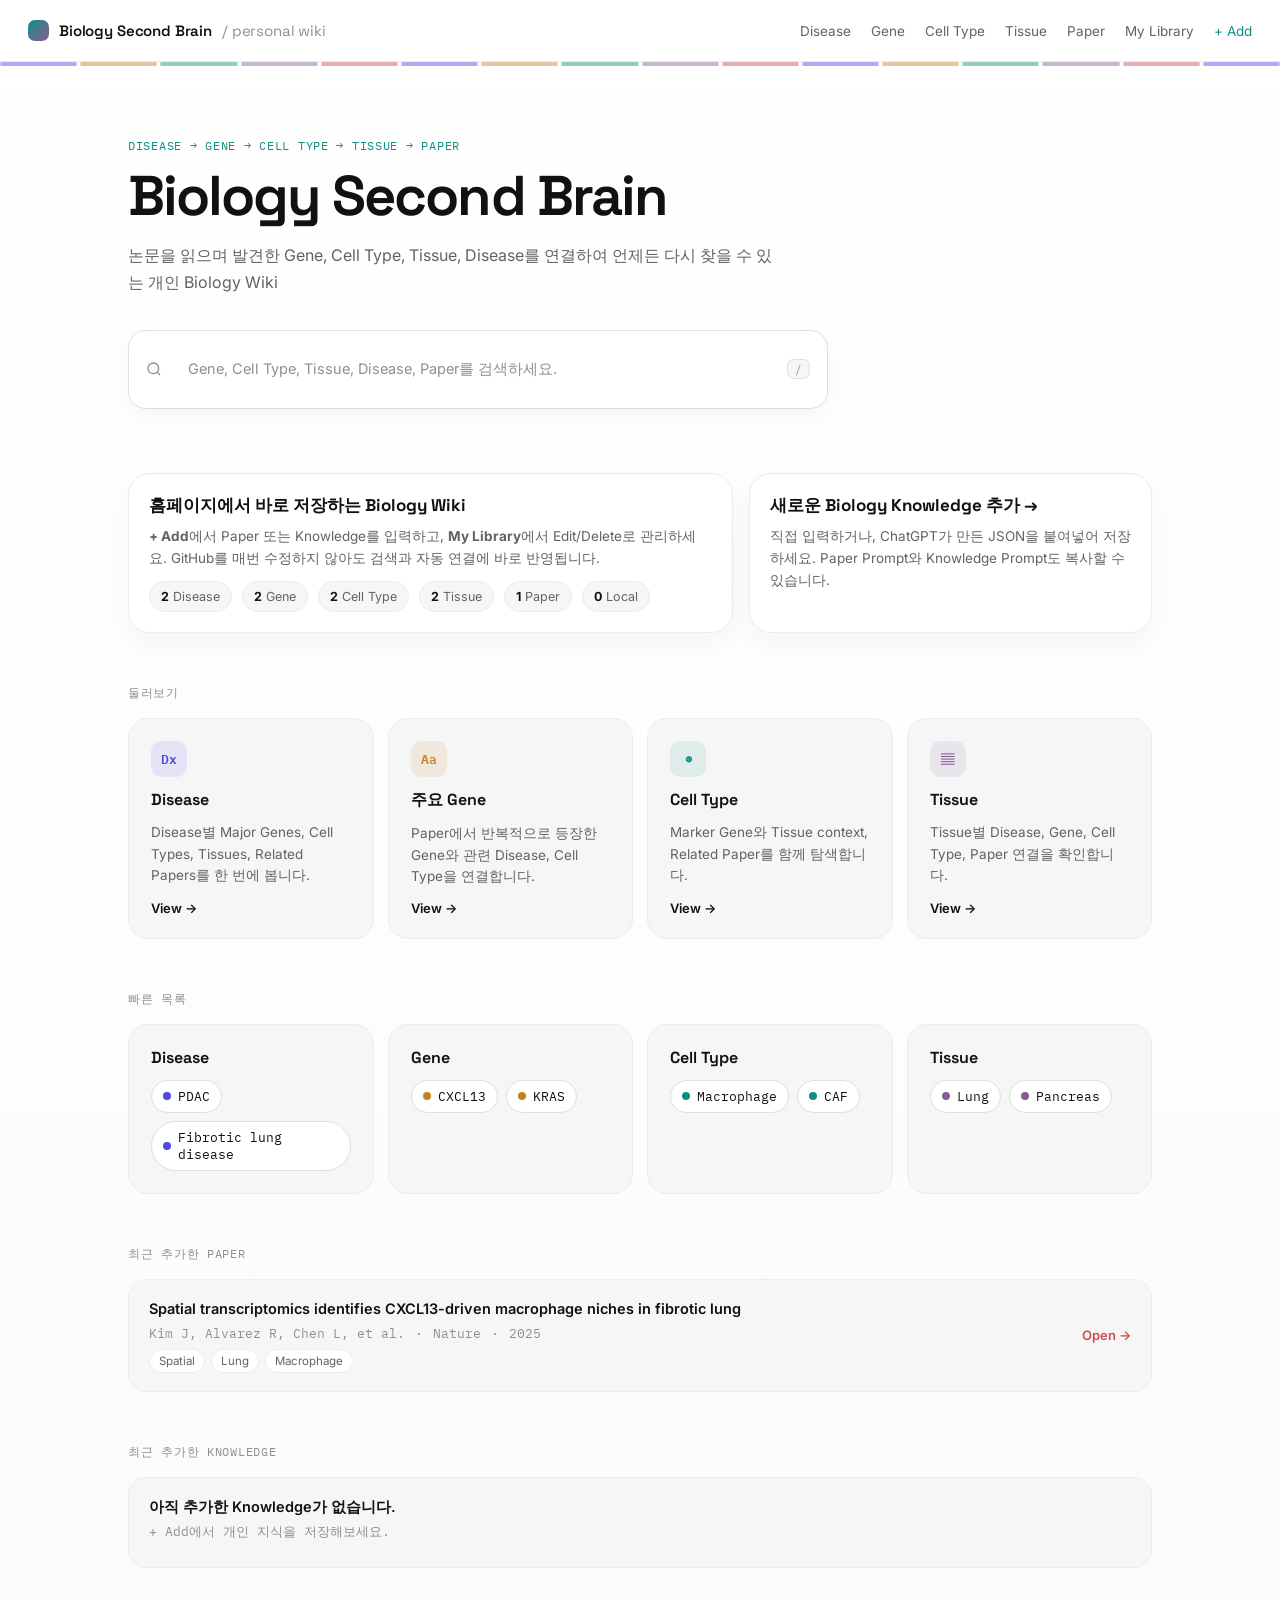
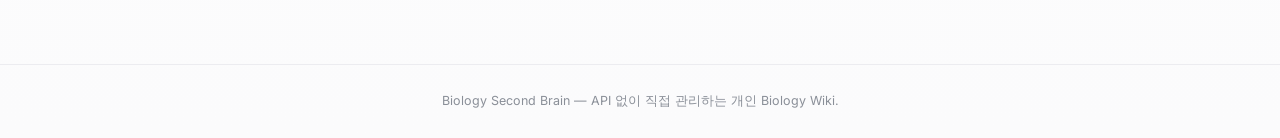
==== index.html @ 5631ce5c "Add files via upload" ====
<!doctype html>
<html lang="ko">
<head>
<meta charset="UTF-8" />
<meta name="viewport" content="width=device-width, initial-scale=1" />
<title>Biology Second Brain</title>
<link rel="stylesheet" href="assets/style.css" />
</head>
<body>
<header class="topbar">
  <div class="brand"><span class="mark"></span> Biology Second Brain <span class="sub">/ personal wiki</span></div>
  <nav class="top-links">
    <a href="#diseases">Disease</a>
    <a href="#genes">Gene</a>
    <a href="#cells">Cell Type</a>
    <a href="#tissues">Tissue</a>
    <a href="#papers">Paper</a>
    <a href="pages/library.html">My Library</a>
    <a href="pages/add.html" style="color: var(--accent-cell);">+ Add</a>
  </nav>
</header>

<ul class="base-track"><span></span><span></span><span></span><span></span><span></span><span></span><span></span><span></span><span></span><span></span><span></span><span></span><span></span><span></span><span></span><span></span></ul>

<main class="shell">
  <section class="hero">
    <div class="hero-eyebrow">Disease → Gene → Cell Type → Tissue → Paper</div>
    <h1>Biology Second Brain</h1>
    <p>논문을 읽으며 발견한 Gene, Cell Type, Tissue, Disease를 연결하여 언제든 다시 찾을 수 있는 개인 Biology Wiki</p>
    <div class="search-wrap">
      <div class="search-box">
        <svg width="16" height="16" viewBox="0 0 24 24" fill="none" stroke="currentColor" stroke-width="2"><circle cx="11" cy="11" r="8"/><path d="m21 21-4.3-4.3"/></svg>
        <input id="search-input" type="text" placeholder="Gene, Cell Type, Tissue, Disease, Paper를 검색하세요." autocomplete="off" />
        <span class="search-kbd">/</span>
      </div>
      <div id="search-results" class="search-results"></div>
    </div>
  </section>

  <div class="app-banner">
    <div class="mini-panel">
      <h3>홈페이지에서 바로 저장하는 Biology Wiki</h3>
      <p><b>+ Add</b>에서 Paper 또는 Knowledge를 입력하고, <b>My Library</b>에서 Edit/Delete로 관리하세요. GitHub를 매번 수정하지 않아도 검색과 자동 연결에 바로 반영됩니다.</p>
      <div class="count-row" id="count-row"></div>
    </div>
    <a class="mini-panel" href="pages/add.html">
      <h3>새로운 Biology Knowledge 추가 →</h3>
      <p>직접 입력하거나, ChatGPT가 만든 JSON을 붙여넣어 저장하세요. Paper Prompt와 Knowledge Prompt도 복사할 수 있습니다.</p>
    </a>
  </div>

  <div class="section-label">둘러보기</div>
  <div class="card-grid">
    <a class="cat-card disease" href="#diseases" id="diseases"><div class="icon">Dx</div><h3>Disease</h3><p>Disease별 Major Genes, Cell Types, Tissues, Related Papers를 한 번에 봅니다.</p><span class="go">View →</span></a>
    <a class="cat-card gene" href="#genes" id="genes"><div class="icon">Aa</div><h3>주요 Gene</h3><p>Paper에서 반복적으로 등장한 Gene와 관련 Disease, Cell Type을 연결합니다.</p><span class="go">View →</span></a>
    <a class="cat-card cell" href="#cells" id="cells"><div class="icon">◍</div><h3>Cell Type</h3><p>Marker Gene와 Tissue context, Related Paper를 함께 탐색합니다.</p><span class="go">View →</span></a>
    <a class="cat-card tissue" href="#tissues" id="tissues"><div class="icon">▤</div><h3>Tissue</h3><p>Tissue별 Disease, Gene, Cell Type, Paper 연결을 확인합니다.</p><span class="go">View →</span></a>
  </div>

  <div class="section-label">빠른 목록</div>
  <div class="card-grid" id="quick-lists"></div>

  <div class="section-label" id="papers">최근 추가한 Paper</div>
  <div class="paper-list" id="paper-list"></div>

  <div class="section-label">최근 추가한 Knowledge</div>
  <div class="paper-list" id="knowledge-list"></div>
</main>

<footer>Biology Second Brain — API 없이 직접 관리하는 개인 Biology Wiki.</footer>
<script src="assets/data.js"></script>
<script src="assets/search.js"></script>
<script>
  const wiki = window.BiologyWiki;
  window.initWikiSearch({ inputId: "search-input", resultsId: "search-results" });
  const graph = wiki.buildKnowledgeGraph(window.WIKI_DATA);

  const counts = document.getElementById("count-row");
  const local = wiki.loadLocalData();
  counts.innerHTML = [
    ["Disease", graph.diseases.length], ["Gene", graph.genes.length], ["Cell Type", graph.cellTypes.length], ["Tissue", graph.tissues.length], ["Paper", graph.papers.length], ["Local", local.papers.length + local.knowledge.length]
  ].map(([label, count]) => `<span class="count-pill"><b>${count}</b> ${label}</span>`).join("");

  const quick = document.getElementById("quick-lists");
  [
    ["Disease", graph.diseases, "disease"],
    ["Gene", graph.genes, "gene"],
    ["Cell Type", graph.cellTypes, "cell"],
    ["Tissue", graph.tissues, "tissue"],
  ].forEach(([title, items, cls]) => {
    const card = document.createElement("div");
    card.className = `cat-card ${cls}`;
    card.innerHTML = `<h3>${title}</h3><div class="chip-row">${items.slice(0, 10).map((item) => `<a class="chip" href="${wiki.entityUrl(item)}"><span class="dot ${item.type}"></span>${wiki.escapeHtml(item.displayName)}</a>`).join("")}</div>`;
    quick.appendChild(card);
  });

  const list = document.getElementById("paper-list");
  graph.papers.slice().sort((a,b) => (b.year || 0) - (a.year || 0)).forEach((p) => {
    const el = document.createElement("a");
    el.className = "paper-card";
    el.href = wiki.entityUrl(p);
    el.innerHTML = `<div class="paper-main"><p class="paper-title">${wiki.escapeHtml(p.title)}</p><div class="paper-meta"><span>${wiki.escapeHtml(p.authors || "")}</span><span>·</span><span>${wiki.escapeHtml(p.journal || "")}</span><span>·</span><span>${wiki.escapeHtml(p.year || "")}</span></div><div class="tag-row">${(p.tags || []).map((t) => `<span class="tag">${wiki.escapeHtml(t)}</span>`).join("")}</div></div><span class="paper-open">Open →</span>`;
    list.appendChild(el);
  });

  const kList = document.getElementById("knowledge-list");
  if (!graph.knowledge.length) {
    kList.innerHTML = `<div class="paper-card"><div class="paper-main"><p class="paper-title">아직 추가한 Knowledge가 없습니다.</p><div class="paper-meta"><span>+ Add에서 개인 지식을 저장해보세요.</span></div></div></div>`;
  } else {
    graph.knowledge.slice().reverse().forEach((k) => {
      const el = document.createElement("a");
      el.className = "paper-card";
      el.href = wiki.entityUrl(k);
      el.innerHTML = `<div class="paper-main"><p class="paper-title">${wiki.escapeHtml(k.title)}</p><div class="paper-meta"><span>${wiki.escapeHtml(k.category || "Knowledge")}</span><span>·</span><span>${wiki.escapeHtml(k.source || "개인 메모")}</span></div><div class="tag-row">${(k.tags || []).map((t) => `<span class="tag">${wiki.escapeHtml(t)}</span>`).join("")}</div></div><span class="paper-open">Open →</span>`;
      kList.appendChild(el);
    });
  }
</script>
</body>
</html>
---- assets/style.css ----
@import url('https://fonts.googleapis.com/css2?family=Space+Grotesk:wght@500;600;700&family=Inter:wght@400;500;600&family=IBM+Plex+Mono:wght@400;500&display=swap');

:root {
  --bg: #ffffff;
  --surface: #f6f6f7;
  --surface-hover: #eeeeef;
  --border: #dedee3;
  --border-soft: #ececf0;
  --text: #111111;
  --text-muted: #5f6368;
  --text-faint: #8a8f98;
  --accent-disease: #4f46e5;
  --accent-gene: #c68022;
  --accent-cell: #0f8f83;
  --accent-tissue: #8b5a96;
  --accent-paper: #c84f4b;
  --radius: 14px;
  --font-display: 'Space Grotesk', sans-serif;
  --font-body: 'Inter', sans-serif;
  --font-mono: 'IBM Plex Mono', monospace;
}

* { box-sizing: border-box; }
html, body { margin: 0; padding: 0; background: var(--bg); color: var(--text); font-family: var(--font-body); -webkit-font-smoothing: antialiased; }
body { background-image: linear-gradient(180deg, #fff 0%, #fbfbfc 100%); }
a { color: inherit; text-decoration: none; }

.base-track { display: flex; gap: 3px; height: 4px; margin: 0; padding: 0; list-style: none; }
.base-track span { flex: 1; border-radius: 2px; opacity: .45; }
.base-track span:nth-child(5n+1) { background: var(--accent-disease); }
.base-track span:nth-child(5n+2) { background: var(--accent-gene); }
.base-track span:nth-child(5n+3) { background: var(--accent-cell); }
.base-track span:nth-child(5n+4) { background: var(--accent-tissue); }
.base-track span:nth-child(5n+5) { background: var(--accent-paper); }

.shell { max-width: 1080px; margin: 0 auto; padding: 0 28px 96px; }
.topbar { display: flex; align-items: center; justify-content: space-between; padding: 20px 28px; border-bottom: 1px solid var(--border-soft); position: sticky; top: 0; background: rgba(255,255,255,.88); backdrop-filter: blur(14px); z-index: 20; }
.brand { display: flex; align-items: center; gap: 10px; font-family: var(--font-display); font-weight: 600; font-size: 15px; letter-spacing: -.01em; }
.brand .mark { width: 21px; height: 21px; border-radius: 7px; background: linear-gradient(135deg, var(--accent-cell), var(--accent-tissue)); flex-shrink: 0; }
.brand .sub { color: var(--text-faint); font-weight: 400; }
.top-links { display: flex; gap: 20px; font-size: 13.5px; color: var(--text-muted); align-items: center; }
.top-links a:hover { color: var(--text); }

.hero { padding: 72px 0 38px; }
.hero-eyebrow { font-family: var(--font-mono); font-size: 12px; color: var(--accent-cell); letter-spacing: .06em; text-transform: uppercase; margin-bottom: 14px; }
.hero h1 { font-family: var(--font-display); font-size: clamp(34px, 5vw, 56px); font-weight: 650; line-height: 1.05; margin: 0 0 16px; letter-spacing: -.035em; }
.hero p { color: var(--text-muted); font-size: 16px; max-width: 650px; margin: 0 0 34px; line-height: 1.7; }

.search-wrap { position: relative; max-width: 700px; }
.search-box { display: flex; align-items: center; gap: 12px; background: var(--bg); border: 1px solid var(--border); border-radius: 18px; padding: 15px 17px; transition: border-color .15s ease, box-shadow .15s ease; box-shadow: 0 8px 24px rgba(0,0,0,.04); }
.search-box:focus-within { border-color: #b8bbc2; box-shadow: 0 10px 30px rgba(0,0,0,.07); }
.search-box svg { flex-shrink: 0; color: var(--text-faint); }
.search-box input { flex: 1; background: none; border: none; outline: none; color: var(--text); font-family: var(--font-body); font-size: 14.5px; }
.search-box input::placeholder { color: var(--text-faint); }
.search-kbd { font-family: var(--font-mono); font-size: 11px; color: var(--text-faint); border: 1px solid var(--border); border-radius: 7px; padding: 2px 7px; background: var(--surface); }
.search-results { position: absolute; top: calc(100% + 10px); left: 0; right: 0; background: #fff; border: 1px solid var(--border); border-radius: 18px; overflow: hidden; z-index: 30; display: none; box-shadow: 0 18px 44px rgba(0,0,0,.12); }
.search-results.open { display: block; }
.search-result { display: flex; align-items: center; gap: 10px; padding: 13px 16px; border-bottom: 1px solid var(--border-soft); font-size: 13.5px; }
.search-result:last-child { border-bottom: none; }
.search-result:hover { background: var(--surface); }
.search-result .label { font-family: var(--font-mono); font-size: 11px; color: var(--text-faint); min-width: 62px; }
.search-result .name { font-weight: 600; }
.search-result .desc { color: var(--text-faint); font-size: 12.5px; margin-left: auto; max-width: 42%; text-align: right; overflow: hidden; text-overflow: ellipsis; white-space: nowrap; }
.search-empty { padding: 16px; color: var(--text-faint); font-size: 13px; }

.dot { width: 8px; height: 8px; border-radius: 50%; flex-shrink: 0; }
.dot.disease { background: var(--accent-disease); }
.dot.gene { background: var(--accent-gene); }
.dot.cell_type { background: var(--accent-cell); }
.dot.tissue { background: var(--accent-tissue); }
.dot.paper { background: var(--accent-paper); }

.section-label { font-family: var(--font-mono); font-size: 12px; color: var(--text-faint); text-transform: uppercase; letter-spacing: .06em; margin: 52px 0 16px; }
.card-grid { display: grid; grid-template-columns: repeat(4, 1fr); gap: 14px; }
@media (max-width: 880px) { .card-grid { grid-template-columns: repeat(2, 1fr); } }
@media (max-width: 560px) { .card-grid { grid-template-columns: 1fr; } .topbar { align-items:flex-start; gap:16px; flex-direction:column; } .top-links { flex-wrap:wrap; } }
.cat-card { background: var(--surface); border: 1px solid var(--border-soft); border-radius: 20px; padding: 22px; display: flex; flex-direction: column; gap: 12px; transition: border-color .15s ease, transform .15s ease, background .15s ease; }
.cat-card:hover { border-color: var(--border); transform: translateY(-2px); background: #fff; }
.cat-card .icon { width: 36px; height: 36px; border-radius: 10px; display: flex; align-items: center; justify-content: center; font-family: var(--font-mono); font-size: 13px; font-weight: 600; }
.cat-card.disease .icon { background: rgba(79,70,229,.10); color: var(--accent-disease); }
.cat-card.gene .icon { background: rgba(198,128,34,.12); color: var(--accent-gene); }
.cat-card.cell .icon { background: rgba(15,143,131,.10); color: var(--accent-cell); }
.cat-card.tissue .icon { background: rgba(139,90,150,.11); color: var(--accent-tissue); }
.cat-card h3 { font-family: var(--font-display); font-size: 16px; font-weight: 650; margin: 0; }
.cat-card p { color: var(--text-muted); font-size: 13.5px; line-height: 1.6; margin: 0; flex: 1; }
.cat-card .go { font-size: 13px; font-weight: 600; color: var(--text); display: flex; align-items: center; gap: 4px; transition: gap .15s ease; }
.cat-card:hover .go { gap: 7px; }

.paper-list { display: flex; flex-direction: column; gap: 10px; }
.paper-card { background: var(--surface); border: 1px solid var(--border-soft); border-radius: 18px; padding: 18px 20px; display: flex; align-items: center; gap: 18px; }
.paper-card:hover { border-color: var(--border); background: #fff; }
.paper-main { flex: 1; min-width: 0; }
.paper-title { font-weight: 600; font-size: 14.5px; margin: 0 0 6px; line-height: 1.45; }
.paper-meta { color: var(--text-faint); font-size: 12.5px; font-family: var(--font-mono); display: flex; gap: 10px; align-items: center; margin-bottom: 8px; flex-wrap: wrap; }
.tag-row { display: flex; gap: 6px; flex-wrap: wrap; }
.tag { font-size: 11.5px; padding: 4px 9px; border-radius: 999px; background: #fff; border: 1px solid var(--border-soft); color: var(--text-muted); }
.paper-open { font-size: 13px; color: var(--accent-paper); white-space: nowrap; flex-shrink: 0; font-weight: 600; }

.crumb { font-size: 13px; color: var(--text-faint); margin: 30px 0 6px; }
.crumb a:hover { color: var(--text-muted); }
.detail-head { display: flex; align-items: baseline; gap: 12px; margin: 26px 0 8px; }
.detail-head h1 { font-family: var(--font-display); font-size: clamp(28px, 4vw, 42px); font-weight: 650; margin: 0; letter-spacing: -.025em; }
.detail-sub { color: var(--text-muted); font-size: 15px; margin: 0 0 34px; max-width: 720px; line-height: 1.7; }
.detail-grid { display: grid; grid-template-columns: 1fr 280px; gap: 34px; margin-top: 12px; }
@media (max-width: 780px) { .detail-grid { grid-template-columns: 1fr; } }
.block { margin-bottom: 30px; }
.block h2 { font-family: var(--font-display); font-size: 14px; font-weight: 650; color: var(--text-muted); text-transform: uppercase; letter-spacing: .05em; margin: 0 0 12px; }
.block p, .block li { font-size: 14.5px; line-height: 1.75; color: var(--text); }
.chip-row { display: flex; flex-wrap: wrap; gap: 8px; }
.chip { display: inline-flex; align-items: center; gap: 7px; font-family: var(--font-mono); font-size: 13px; padding: 7px 11px; border-radius: 999px; background: #fff; border: 1px solid var(--border); }
.chip:hover { border-color: var(--text-faint); background: var(--surface); }
.side-box { background: var(--surface); border: 1px solid var(--border-soft); border-radius: 20px; padding: 18px; margin-bottom: 14px; }
.side-box h3 { font-size: 12px; text-transform: uppercase; letter-spacing: .05em; color: var(--text-faint); margin: 0 0 11px; font-family: var(--font-mono); }
.side-box .row { display: flex; justify-content: space-between; font-size: 13.5px; color: var(--text-muted); padding: 7px 0; border-bottom: 1px solid var(--border-soft); }
.side-box .row:last-child { border-bottom: none; }

.form-grid { display: grid; grid-template-columns: repeat(2, 1fr); gap: 16px; }
.form-field { display: flex; flex-direction: column; gap: 7px; }
.form-field.full { grid-column: 1 / -1; }
.form-field label { font-size: 13px; font-weight: 600; color: var(--text-muted); }
.form-field small { color: var(--text-faint); font-size: 12px; }
input, textarea { width: 100%; background: #fff; border: 1px solid var(--border); border-radius: 14px; color: var(--text); font-family: var(--font-body); font-size: 14px; line-height: 1.55; padding: 12px 14px; }
textarea { min-height: 96px; resize: vertical; }
input:focus, textarea:focus { outline: none; border-color: #b8bbc2; box-shadow: 0 0 0 4px rgba(0,0,0,.035); }
.btn { display: inline-flex; align-items: center; gap: 8px; background: #111; color: #fff; border: none; border-radius: 999px; padding: 11px 18px; font-family: var(--font-body); font-weight: 650; font-size: 13.5px; cursor: pointer; }
.btn.secondary { background: #fff; color: var(--text); border: 1px solid var(--border); }
.btn:hover { opacity: .9; }
.action-row { display: flex; gap: 10px; margin: 18px 0 26px; flex-wrap: wrap; align-items: center; }
.json-output { min-height: 280px; font-family: var(--font-mono); white-space: pre; }
.status { font-size: 13px; color: var(--text-muted); }
footer { border-top: 1px solid var(--border-soft); color: var(--text-faint); font-size: 12.5px; padding: 28px; text-align: center; }

/* ---------- Local input / app controls ---------- */
.app-banner {
  display: grid;
  grid-template-columns: 1.2fr .8fr;
  gap: 16px;
  align-items: stretch;
  margin: 26px 0 8px;
}
@media (max-width: 820px) { .app-banner { grid-template-columns: 1fr; } }
.mini-panel {
  background: #fff;
  border: 1px solid var(--border-soft);
  border-radius: 22px;
  padding: 20px;
  box-shadow: 0 10px 28px rgba(0,0,0,.04);
}
.mini-panel h3 { margin: 0 0 8px; font-family: var(--font-display); font-size: 17px; }
.mini-panel p { margin: 0; color: var(--text-muted); font-size: 13.5px; line-height: 1.65; }
.count-row { display: flex; gap: 10px; flex-wrap: wrap; margin-top: 12px; }
.count-pill { background: var(--surface); border: 1px solid var(--border-soft); border-radius: 999px; padding: 7px 11px; font-size: 12.5px; color: var(--text-muted); }
.count-pill b { color: var(--text); }

.add-shell { max-width: 1180px; margin: 0 auto; padding: 0 28px 96px; }
.add-layout { display: grid; grid-template-columns: minmax(0, 1fr) 360px; gap: 18px; align-items: start; }
@media (max-width: 980px) { .add-layout { grid-template-columns: 1fr; } }
.tabs { display: flex; gap: 8px; flex-wrap: wrap; margin: 0 0 16px; }
.tab-btn {
  border: 1px solid var(--border);
  background: #fff;
  border-radius: 999px;
  padding: 9px 13px;
  font-family: var(--font-body);
  color: var(--text-muted);
  cursor: pointer;
  font-size: 13.5px;
}
.tab-btn.active { background: #111; color: #fff; border-color: #111; }
.tab-panel { display: none; }
.tab-panel.active { display: block; }
.form-grid { display: grid; grid-template-columns: repeat(2, minmax(0, 1fr)); gap: 14px; }
@media (max-width: 640px) { .form-grid { grid-template-columns: 1fr; } }
.form-field { display: flex; flex-direction: column; gap: 7px; }
.form-field.full { grid-column: 1 / -1; }
.form-field label { font-size: 12.5px; color: var(--text-muted); font-weight: 600; }
.form-field label small { font-weight: 400; color: var(--text-faint); }
.form-field input,
.form-field select,
.form-field textarea,
.json-output,
.prompt-box,
.import-box {
  width: 100%;
  border: 1px solid var(--border);
  border-radius: 14px;
  background: #fff;
  color: var(--text);
  font-family: var(--font-body);
  font-size: 14px;
  padding: 12px 13px;
  outline: none;
}
.form-field textarea { min-height: 96px; resize: vertical; line-height: 1.55; }
.form-field input:focus,
.form-field select:focus,
.form-field textarea:focus,
.json-output:focus,
.prompt-box:focus,
.import-box:focus { border-color: #b8bbc2; box-shadow: 0 0 0 3px rgba(0,0,0,.035); }
.json-output,
.prompt-box,
.import-box { font-family: var(--font-mono); min-height: 220px; line-height: 1.55; resize: vertical; }
.prompt-box { min-height: 310px; font-size: 12.5px; background: #fbfbfc; }
.action-row { display: flex; align-items: center; gap: 10px; flex-wrap: wrap; margin: 16px 0; }
.btn {
  display: inline-flex;
  align-items: center;
  justify-content: center;
  gap: 8px;
  background: #111;
  color: #fff;
  border: 1px solid #111;
  border-radius: 12px;
  padding: 10px 15px;
  font-family: var(--font-body);
  font-weight: 650;
  font-size: 13.5px;
  cursor: pointer;
}
.btn.secondary { background: #fff; color: var(--text); border-color: var(--border); }
.btn.danger { background: #fff; color: #b42318; border-color: #f2b8b5; }
.btn:hover { transform: translateY(-1px); }
.status { color: var(--text-muted); font-size: 13px; }
.help-card { position: sticky; top: 88px; }
.help-card .section-label { margin-top: 0; }
.validation-list { margin: 10px 0 0; padding-left: 18px; color: var(--text-muted); font-size: 13px; line-height: 1.65; }
.validation-list .ok { color: #0f7a39; }
.validation-list .bad { color: #b42318; }
.local-list { display: flex; flex-direction: column; gap: 10px; margin-top: 12px; }
.local-item { background: #fff; border: 1px solid var(--border-soft); border-radius: 16px; padding: 14px; }
.local-item b { display:block; font-size: 13.5px; margin-bottom: 4px; }
.local-item span { color: var(--text-muted); font-size: 12.5px; }

/* ---------- Library / disease-specific notes ---------- */
.note-stack { display: flex; flex-direction: column; gap: 10px; }
.disease-note {
  background: #fff;
  border: 1px solid var(--border-soft);
  border-radius: 16px;
  padding: 13px;
}
.disease-note label {
  display: block;
  margin-bottom: 7px;
  font-family: var(--font-mono);
  font-size: 12px;
  color: var(--accent-disease);
}
.disease-note textarea { min-height: 74px; }
.empty-note,
.field-help {
  color: var(--text-faint);
  font-size: 12.5px;
  margin: 6px 0 0;
}
.disease-note-preview {
  background: #fff;
  border: 1px solid var(--border-soft);
  border-radius: 16px;
  padding: 13px 14px;
  margin: 8px 0 10px;
}
.disease-note-preview b {
  display: block;
  font-family: var(--font-mono);
  font-size: 12px;
  color: var(--accent-disease);
  margin-bottom: 6px;
}
.disease-note-preview p { margin: 0 0 6px; color: var(--text); }
.disease-note-preview p:last-child { margin-bottom: 0; }
.manage-card { align-items: flex-start; }
.manage-actions {
  display: flex;
  gap: 8px;
  flex-wrap: wrap;
  justify-content: flex-end;
  flex-shrink: 0;
}
.manage-actions .btn { padding: 8px 11px; border-radius: 10px; font-size: 12.5px; }
@media (max-width: 720px) {
  .manage-card { flex-direction: column; }
  .manage-actions { justify-content: flex-start; width: 100%; }
}

/* ---------- Knowledge units / canonicalized claims ---------- */
.knowledge-unit-card {
  background: #fff;
  border: 1px solid var(--border-soft);
  border-radius: 18px;
  padding: 15px 16px;
  margin-bottom: 10px;
}
.knowledge-unit-card .unit-title {
  font-weight: 700;
  font-size: 14px;
  line-height: 1.55;
  margin-bottom: 7px;
}
.knowledge-unit-card .unit-evidence {
  font-family: var(--font-mono);
  color: var(--text-faint);
  font-size: 12px;
  margin-bottom: 7px;
}
.knowledge-unit-card p {
  margin: 0 0 10px;
  color: var(--text-muted);
  font-size: 13.5px;
  line-height: 1.65;
}
.unit-paper {
  display: inline-flex;
  margin-top: 10px;
  font-size: 12.5px;
  color: var(--accent-paper);
  font-weight: 650;
}
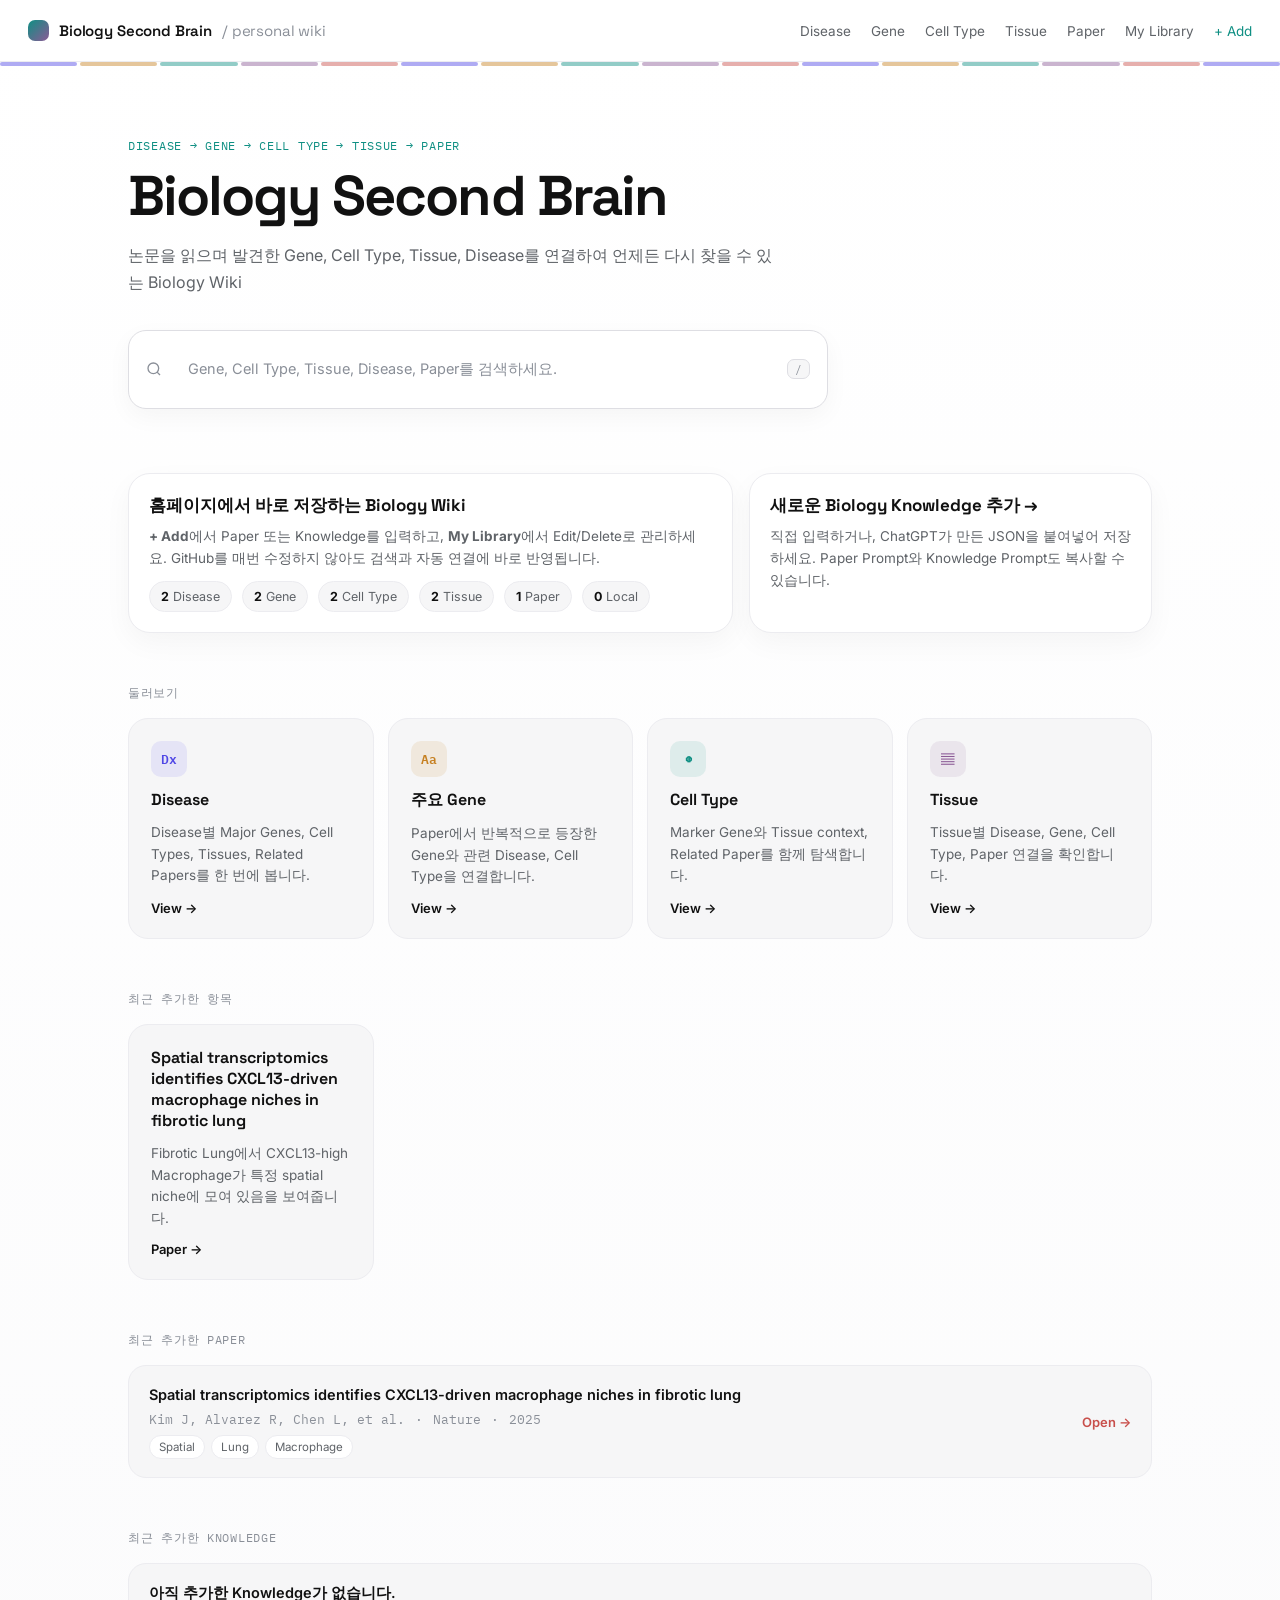
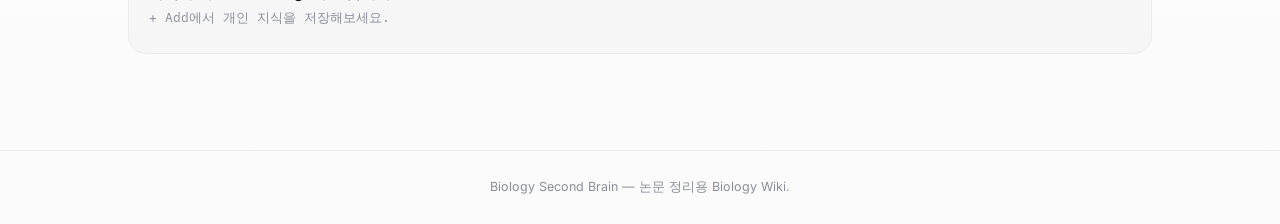
==== commit 425aa699: "Update index.html" ====
--- a/index.html
+++ b/index.html
@@ -26,7 +26,7 @@
   <section class="hero">
     <div class="hero-eyebrow">Disease → Gene → Cell Type → Tissue → Paper</div>
     <h1>Biology Second Brain</h1>
-    <p>논문을 읽으며 발견한 Gene, Cell Type, Tissue, Disease를 연결하여 언제든 다시 찾을 수 있는 개인 Biology Wiki</p>
+    <p>논문을 읽으며 발견한 Gene, Cell Type, Tissue, Disease를 연결하여 언제든 다시 찾을 수 있는 Biology Wiki</p>
     <div class="search-wrap">
       <div class="search-box">
         <svg width="16" height="16" viewBox="0 0 24 24" fill="none" stroke="currentColor" stroke-width="2"><circle cx="11" cy="11" r="8"/><path d="m21 21-4.3-4.3"/></svg>
@@ -57,7 +57,7 @@
     <a class="cat-card tissue" href="#tissues" id="tissues"><div class="icon">▤</div><h3>Tissue</h3><p>Tissue별 Disease, Gene, Cell Type, Paper 연결을 확인합니다.</p><span class="go">View →</span></a>
   </div>
 
-  <div class="section-label">빠른 목록</div>
+  <div class="section-label">최근 추가한 항목</div>
   <div class="card-grid" id="quick-lists"></div>
 
   <div class="section-label" id="papers">최근 추가한 Paper</div>
@@ -67,7 +67,7 @@
   <div class="paper-list" id="knowledge-list"></div>
 </main>
 
-<footer>Biology Second Brain — API 없이 직접 관리하는 개인 Biology Wiki.</footer>
+<footer>Biology Second Brain — 논문 정리용 Biology Wiki.</footer>
 <script src="assets/data.js"></script>
 <script src="assets/search.js"></script>
 <script>
@@ -81,18 +81,22 @@
     ["Disease", graph.diseases.length], ["Gene", graph.genes.length], ["Cell Type", graph.cellTypes.length], ["Tissue", graph.tissues.length], ["Paper", graph.papers.length], ["Local", local.papers.length + local.knowledge.length]
   ].map(([label, count]) => `<span class="count-pill"><b>${count}</b> ${label}</span>`).join("");
 
-  const quick = document.getElementById("quick-lists");
-  [
-    ["Disease", graph.diseases, "disease"],
-    ["Gene", graph.genes, "gene"],
-    ["Cell Type", graph.cellTypes, "cell"],
-    ["Tissue", graph.tissues, "tissue"],
-  ].forEach(([title, items, cls]) => {
-    const card = document.createElement("div");
-    card.className = `cat-card ${cls}`;
-    card.innerHTML = `<h3>${title}</h3><div class="chip-row">${items.slice(0, 10).map((item) => `<a class="chip" href="${wiki.entityUrl(item)}"><span class="dot ${item.type}"></span>${wiki.escapeHtml(item.displayName)}</a>`).join("")}</div>`;
-    quick.appendChild(card);
-  });
+const quick = document.getElementById("quick-lists");
+
+const recentItems = [
+  ...graph.papers.map((item) => ({ ...item, recentType: "Paper" })),
+  ...graph.knowledge.map((item) => ({ ...item, recentType: "Knowledge" })),
+].slice().reverse().slice(0, 8);
+
+quick.innerHTML = recentItems.length
+  ? recentItems.map((item) => `
+    <a class="cat-card ${item.type === "paper" ? "disease" : "cell"}" href="${wiki.entityUrl(item)}">
+      <h3>${wiki.escapeHtml(item.displayName || item.title)}</h3>
+      <p>${wiki.escapeHtml(item.description || item.journal || item.category || "")}</p>
+      <span class="go">${item.recentType} →</span>
+    </a>
+  `).join("")
+  : `<div class="cat-card"><h3>아직 추가한 항목이 없습니다</h3><p>+ Add에서 Paper나 Knowledge를 추가하면 여기에 뜹니다.</p></div>`;
 
   const list = document.getElementById("paper-list");
   graph.papers.slice().sort((a,b) => (b.year || 0) - (a.year || 0)).forEach((p) => {
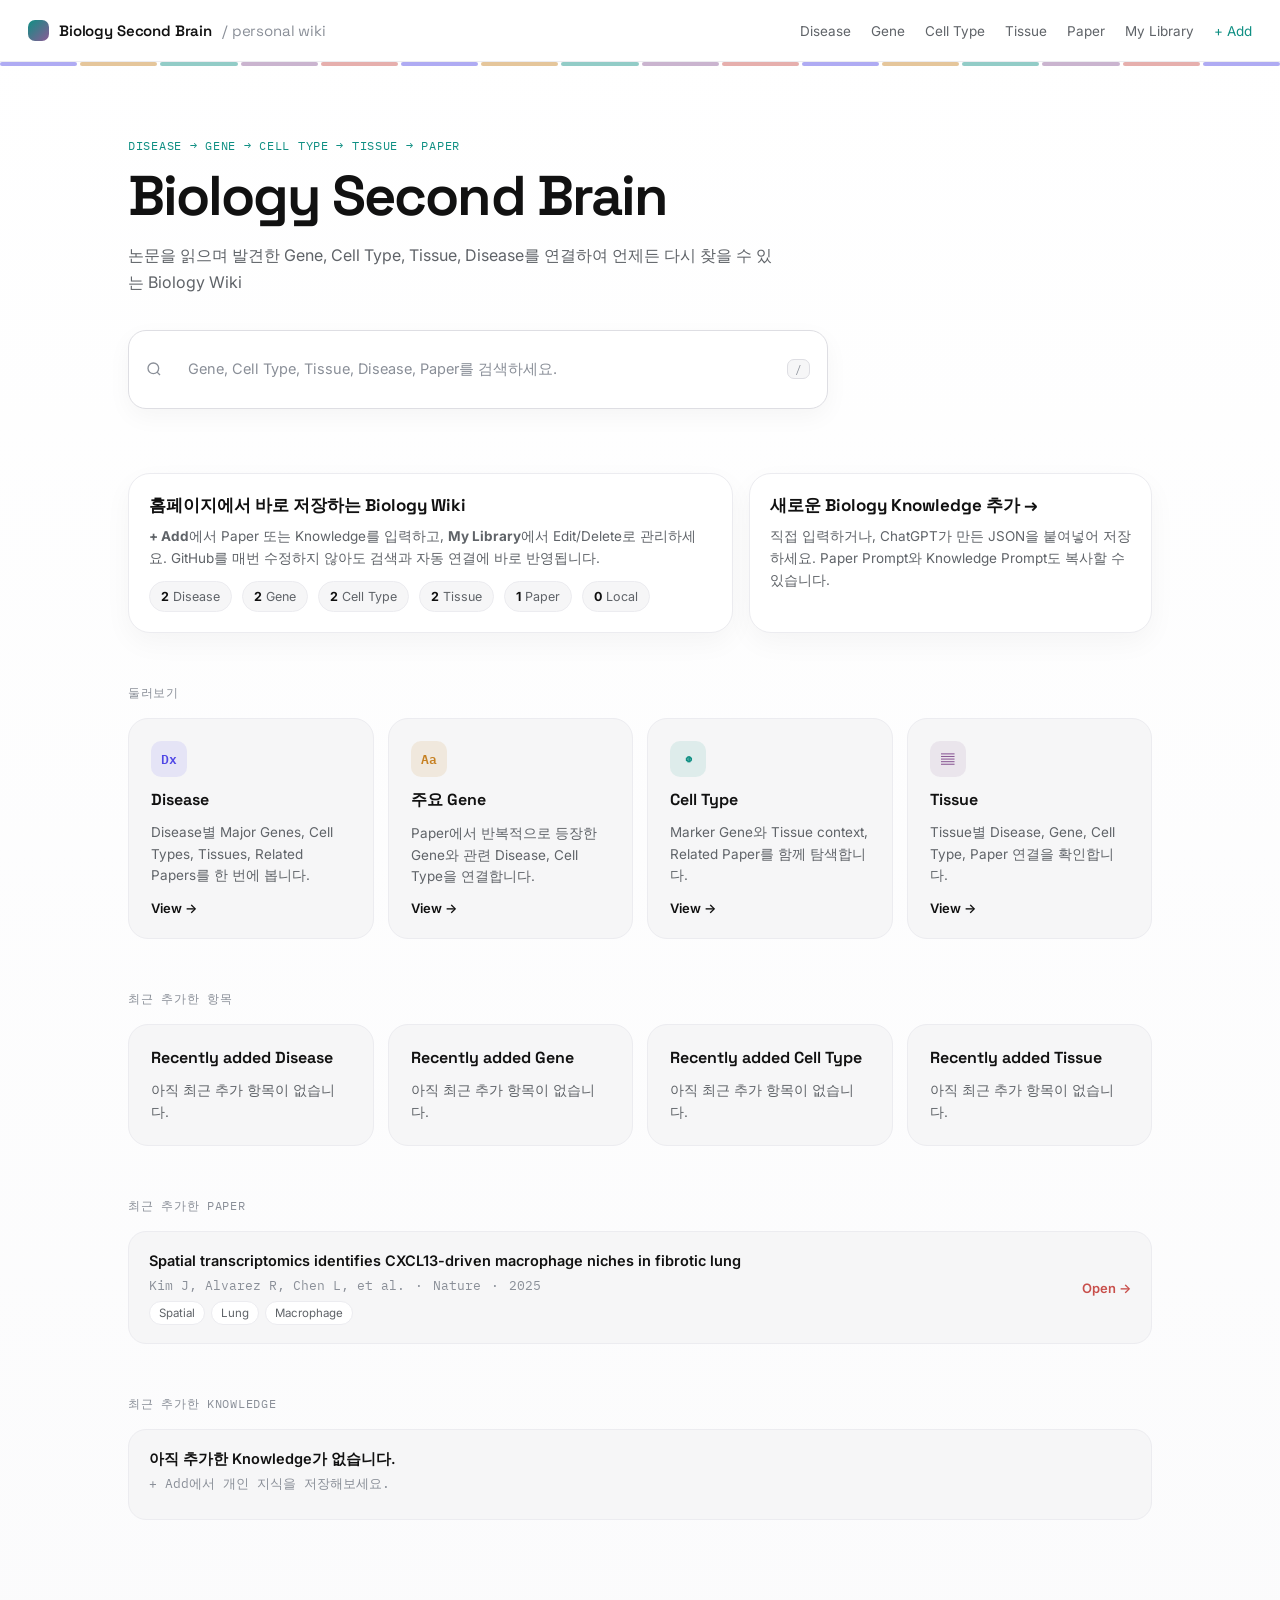
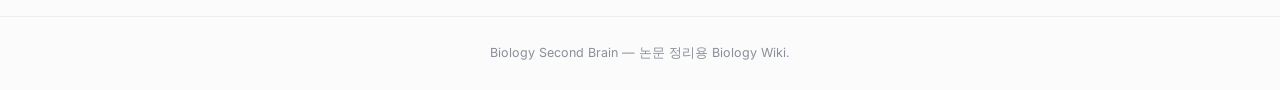
==== commit 45b48da8: "Update index.html" ====
--- a/index.html
+++ b/index.html
@@ -82,22 +82,53 @@
   ].map(([label, count]) => `<span class="count-pill"><b>${count}</b> ${label}</span>`).join("");
 
 const quick = document.getElementById("quick-lists");
+const localData = wiki.loadLocalData();
 
-const recentItems = [
-  ...graph.papers.map((item) => ({ ...item, recentType: "Paper" })),
-  ...graph.knowledge.map((item) => ({ ...item, recentType: "Knowledge" })),
-].slice().reverse().slice(0, 8);
+function recentUnique(values, limit = 6) {
+  const seen = new Set();
+  return values
+    .map((v) => String(v || "").trim())
+    .filter(Boolean)
+    .reverse()
+    .filter((v) => {
+      const key = v.toLowerCase();
+      if (seen.has(key)) return false;
+      seen.add(key);
+      return true;
+    })
+    .slice(0, limit);
+}
 
-quick.innerHTML = recentItems.length
-  ? recentItems.map((item) => `
-    <a class="cat-card ${item.type === "paper" ? "disease" : "cell"}" href="${wiki.entityUrl(item)}">
-      <h3>${wiki.escapeHtml(item.displayName || item.title)}</h3>
-      <p>${wiki.escapeHtml(item.description || item.journal || item.category || "")}</p>
-      <span class="go">${item.recentType} →</span>
-    </a>
-  `).join("")
-  : `<div class="cat-card"><h3>아직 추가한 항목이 없습니다</h3><p>+ Add에서 Paper나 Knowledge를 추가하면 여기에 뜹니다.</p></div>`;
+const recentPapers = (localData.papers || []).slice().reverse();
 
+const recentEntities = {
+  diseases: recentUnique(recentPapers.flatMap((p) => p.disease || p.diseases || [])),
+  genes: recentUnique(recentPapers.flatMap((p) => p.genes || [])),
+  cellTypes: recentUnique(recentPapers.flatMap((p) => p.cellTypes || [])),
+  tissues: recentUnique(recentPapers.flatMap((p) => p.tissues || [])),
+};
+
+const recentCards = [
+  ["Recently added Disease", recentEntities.diseases, "disease", "disease"],
+  ["Recently added Gene", recentEntities.genes, "gene", "gene"],
+  ["Recently added Cell Type", recentEntities.cellTypes, "cell", "cell_type"],
+  ["Recently added Tissue", recentEntities.tissues, "tissue", "tissue"],
+];
+
+quick.innerHTML = recentCards.map(([title, items, cls, type]) => `
+  <div class="cat-card ${cls}">
+    <h3>${title}</h3>
+    ${
+      items.length
+        ? `<div class="chip-row">${items.map((name) => `
+          <a class="chip" href="${wiki.entityUrl({ type, id: wiki.slugify(name), displayName: name })}">
+            <span class="dot ${type}"></span>${wiki.escapeHtml(name)}
+          </a>
+        `).join("")}</div>`
+        : `<p>아직 최근 추가 항목이 없습니다.</p>`
+    }
+  </div>
+`).join("");
   const list = document.getElementById("paper-list");
   graph.papers.slice().sort((a,b) => (b.year || 0) - (a.year || 0)).forEach((p) => {
     const el = document.createElement("a");
